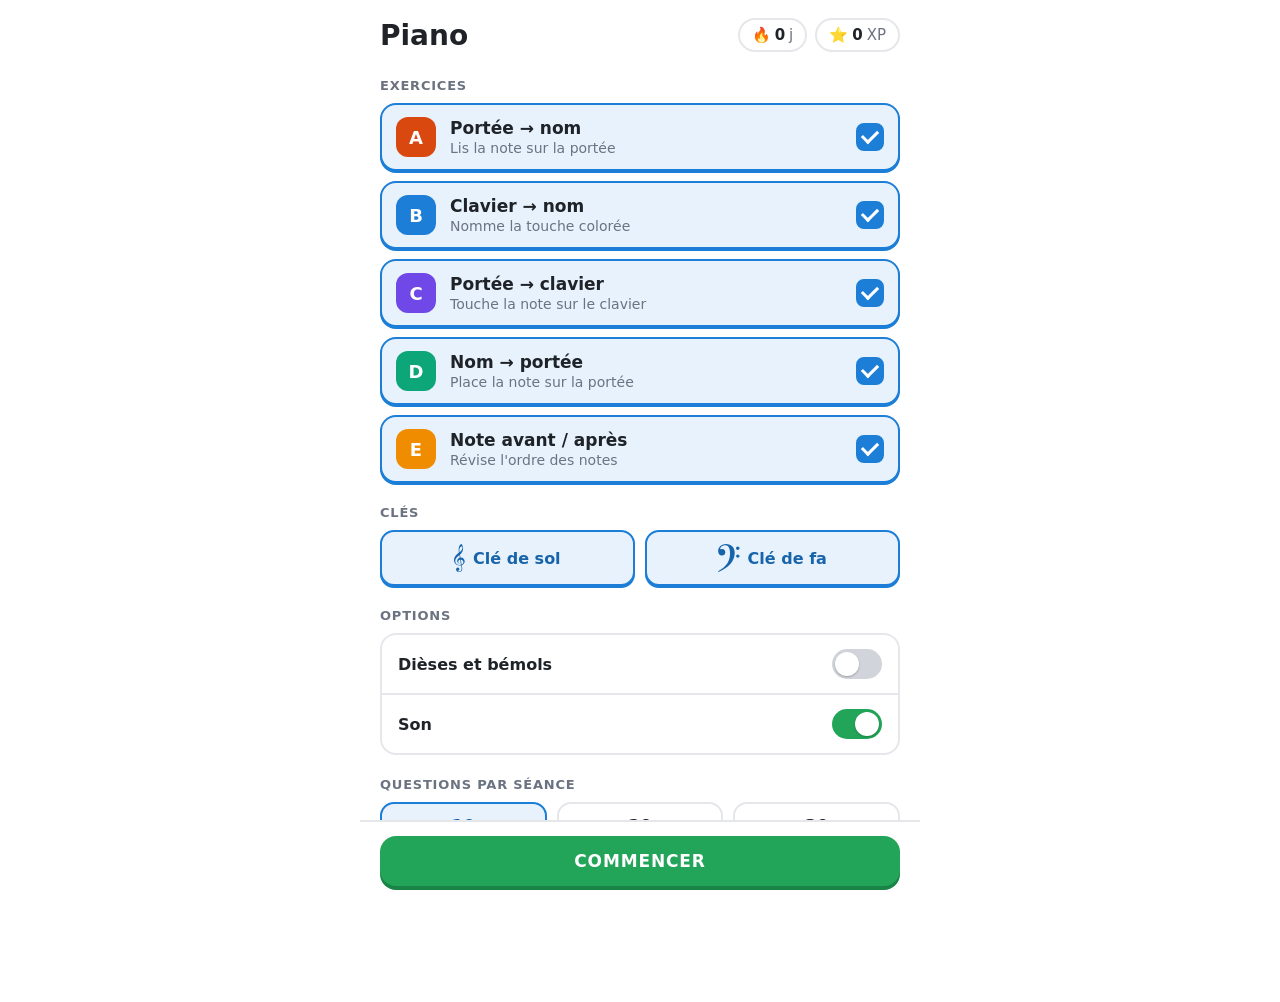
==== jeu/index.html @ 661466da "Cartes de révision piano et jeu d'entraînement - Cartes à imprimer (63 × 88 mm, 9 par page A4) : exe" ====
<!doctype html>
<html lang="fr">
<head>
  <meta charset="utf-8">
  <meta name="viewport" content="width=device-width, initial-scale=1, viewport-fit=cover">
  <meta name="theme-color" content="#ffffff">
  <meta name="mobile-web-app-capable" content="yes">
  <meta name="apple-mobile-web-app-capable" content="yes">
  <meta name="apple-mobile-web-app-title" content="Piano">
  <meta name="apple-mobile-web-app-status-bar-style" content="default">
  <title>Piano · Entraînement</title>
  <link rel="manifest" href="manifest.webmanifest">
  <link rel="icon" href="icones/icone.svg" type="image/svg+xml">
  <link rel="apple-touch-icon" href="icones/apple-touch-icon.png">
  <link rel="stylesheet" href="jeu.css">
</head>
<body>

  <!-- ===== Accueil : choix des exercices ===== -->
  <section id="screen-home" class="screen">
    <header class="home-head">
      <h1>Piano</h1>
      <div class="pills">
        <span class="pill" title="Jours d'entraînement d'affilée"><span aria-hidden="true">🔥</span> <b id="stat-streak">0</b> j</span>
        <span class="pill" title="Points d'expérience"><span aria-hidden="true">⭐</span> <b id="stat-xp">0</b> XP</span>
      </div>
    </header>

    <main class="home-body">
      <h2>Exercices</h2>
      <div id="exercise-list" class="exercise-list"></div>

      <h2>Clés</h2>
      <div class="chips">
        <label class="chip"><input type="checkbox" data-clef="sol"><span id="chip-sol"></span></label>
        <label class="chip"><input type="checkbox" data-clef="fa"><span id="chip-fa"></span></label>
      </div>

      <h2>Options</h2>
      <div class="options">
        <label class="option">
          <span>Dièses et bémols</span>
          <input type="checkbox" id="opt-acc"><span class="switch" aria-hidden="true"></span>
        </label>
        <label class="option">
          <span>Son</span>
          <input type="checkbox" id="opt-sound"><span class="switch" aria-hidden="true"></span>
        </label>
      </div>

      <h2>Questions par séance</h2>
      <div class="segmented" role="radiogroup">
        <label><input type="radio" name="length" value="10"><span>10</span></label>
        <label><input type="radio" name="length" value="20"><span>20</span></label>
        <label><input type="radio" name="length" value="30"><span>30</span></label>
      </div>

      <p id="install-hint" class="install-hint" hidden>
        Pour l'avoir comme une appli : menu du navigateur → « Ajouter à l'écran d'accueil ».
      </p>
    </main>

    <footer class="bottom-bar">
      <p id="home-hint" class="home-hint"></p>
      <button type="button" id="btn-start" class="btn btn-primary">Commencer</button>
    </footer>
  </section>

  <!-- ===== Question ===== -->
  <section id="screen-quiz" class="screen" hidden>
    <header class="quiz-head">
      <button type="button" id="btn-quit" class="icon-btn" aria-label="Quitter la séance">✕</button>
      <div class="progress"><div id="progress-fill" class="progress-fill"></div></div>
      <div id="combo" class="combo" aria-live="polite"></div>
    </header>

    <main class="quiz-body">
      <p id="q-title" class="q-title"></p>
      <div id="q-visual" class="q-visual"></div>
      <div id="q-answer" class="q-answer"></div>
    </main>

    <footer id="quiz-footer" class="bottom-bar">
      <div id="feedback" class="feedback" hidden>
        <p id="feedback-title" class="feedback-title"></p>
        <p id="feedback-detail" class="feedback-detail"></p>
      </div>
      <button type="button" id="btn-check" class="btn btn-primary" disabled>Vérifier</button>
    </footer>
  </section>

  <!-- ===== Résultats ===== -->
  <section id="screen-results" class="screen" hidden>
    <main class="results-body">
      <div id="results-emoji" class="results-emoji" aria-hidden="true">🎉</div>
      <h1 id="results-title">Séance terminée !</h1>
      <div class="tiles">
        <div class="tile"><span class="tile-label">Précision</span><b id="res-accuracy">0 %</b></div>
        <div class="tile"><span class="tile-label">XP gagnés</span><b id="res-xp">0</b></div>
        <div class="tile"><span class="tile-label">Meilleure série</span><b id="res-combo">0</b></div>
      </div>
      <div id="res-review" class="review" hidden>
        <h2>À revoir</h2>
        <ul id="res-mistakes"></ul>
      </div>
    </main>
    <footer class="bottom-bar stack">
      <button type="button" id="btn-again" class="btn btn-primary">Rejouer</button>
      <button type="button" id="btn-home" class="btn btn-secondary">Accueil</button>
    </footer>
  </section>

  <script src="../js/glyphes.js"></script>
  <script src="../js/musique.js"></script>
  <script src="../js/dessin.js"></script>
  <script src="exercices.js"></script>
  <script src="jeu.js"></script>
</body>
</html>
---- jeu/jeu.css ----
:root {
  --ink: #1f2328;
  --muted: #6b7280;
  --line: #e5e7eb;
  --line-dark: #d1d5db;
  --bg: #ffffff;
  --soft: #f6f7f9;
  --green: #22a559;
  --green-dark: #198446;
  --green-soft: #e4f6eb;
  --red: #e5484d;
  --red-dark: #b83237;
  --red-soft: #fdeced;
  --blue: #1c7ed6;
  --blue-dark: #1864ab;
  --blue-soft: #e7f2fd;
  --orange: #f08c00;
  --accent: #d9480f;   /* touche à nommer : même couleur que sur les cartes */
}

* { box-sizing: border-box; }

html { -webkit-text-size-adjust: 100%; }

body {
  margin: 0;
  font-family: system-ui, -apple-system, "Segoe UI", Roboto, "Helvetica Neue", Arial, sans-serif;
  color: var(--ink);
  background: var(--bg);
  -webkit-tap-highlight-color: transparent;
  touch-action: manipulation;
  -webkit-user-select: none;
  user-select: none;
}

button { font: inherit; color: inherit; }

[hidden] { display: none !important; }

.screen {
  display: flex;
  flex-direction: column;
  max-width: 560px;
  min-height: 100vh;
  min-height: 100dvh;
  margin: 0 auto;
}

h1 { margin: 0; font-size: 28px; font-weight: 800; }

h2 {
  margin: 22px 0 10px;
  font-size: 13px;
  font-weight: 700;
  letter-spacing: .06em;
  text-transform: uppercase;
  color: var(--muted);
}

/* ---------- Boutons ---------- */

.btn {
  display: block;
  width: 100%;
  padding: 15px;
  border: 0;
  border-radius: 16px;
  font-size: 17px;
  font-weight: 800;
  letter-spacing: .05em;
  text-transform: uppercase;
  cursor: pointer;
}
.btn-primary { background: var(--green); color: #fff; box-shadow: 0 4px 0 var(--green-dark); }
.btn-danger { background: var(--red); box-shadow: 0 4px 0 var(--red-dark); }
.btn-secondary { background: #fff; color: var(--blue); border: 2px solid var(--line); box-shadow: 0 4px 0 var(--line); }
.btn:active:not(:disabled) { transform: translateY(4px); box-shadow: none; }
.btn:disabled { background: var(--line); color: #9ca3af; box-shadow: 0 4px 0 var(--line-dark); cursor: default; }

.bottom-bar {
  position: sticky;
  bottom: 0;
  padding: 14px 20px calc(14px + env(safe-area-inset-bottom));
  background: var(--bg);
  border-top: 2px solid var(--line);
}
.bottom-bar.stack { display: flex; flex-direction: column; gap: 14px; }

/* ---------- Accueil ---------- */

.home-head {
  display: flex;
  align-items: center;
  justify-content: space-between;
  padding: calc(18px + env(safe-area-inset-top)) 20px 4px;
}

.pills { display: flex; gap: 8px; }
.pill {
  display: inline-flex;
  align-items: center;
  gap: 4px;
  padding: 6px 12px;
  border: 2px solid var(--line);
  border-radius: 999px;
  font-size: 15px;
  color: var(--muted);
}
.pill b { color: var(--ink); }

.home-body { flex: 1; padding: 0 20px 20px; }

.exercise, .chip, .option, .segmented label { position: relative; cursor: pointer; }

.exercise input, .chip input, .option input, .segmented input {
  position: absolute;
  opacity: 0;
  pointer-events: none;
}

.exercise-list { display: flex; flex-direction: column; gap: 10px; }

.exercise {
  display: flex;
  align-items: center;
  gap: 14px;
  padding: 12px 14px;
  border: 2px solid var(--line);
  border-radius: 16px;
  box-shadow: 0 2px 0 var(--line);
}
.exercise:has(input:checked) { border-color: var(--blue); background: var(--blue-soft); box-shadow: 0 2px 0 var(--blue); }

.ex-badge {
  flex: none;
  display: inline-flex;
  align-items: center;
  justify-content: center;
  width: 40px;
  height: 40px;
  border-radius: 12px;
  font-size: 18px;
  font-weight: 800;
  color: #fff;
}
.ex-A { background: #d9480f; }
.ex-B { background: #1c7ed6; }
.ex-C { background: #7048e8; }
.ex-D { background: #0ca678; }
.ex-E { background: #f08c00; }

.ex-text { flex: 1; display: flex; flex-direction: column; gap: 2px; }
.ex-title { font-size: 17px; font-weight: 700; }
.ex-desc { font-size: 14px; color: var(--muted); }

.checkbox {
  flex: none;
  display: flex;
  align-items: center;
  justify-content: center;
  width: 28px;
  height: 28px;
  border: 2px solid var(--line-dark);
  border-radius: 8px;
  background: #fff;
}
input:checked + .checkbox { background: var(--blue); border-color: var(--blue); }
input:checked + .checkbox::after {
  content: '';
  width: 7px;
  height: 13px;
  border: solid #fff;
  border-width: 0 3px 3px 0;
  transform: translateY(-2px) rotate(45deg);
}

.chips { display: flex; gap: 10px; }
.chip { flex: 1; }
.chip span,
.segmented span {
  display: flex;
  align-items: center;
  justify-content: center;
  gap: 8px;
  padding: 12px;
  border: 2px solid var(--line);
  border-radius: 14px;
  box-shadow: 0 2px 0 var(--line);
  font-weight: 700;
}
.chip .clef-icon { width: auto; height: 28px; fill: currentColor; }
.chip input:checked + span,
.segmented input:checked + span {
  border-color: var(--blue);
  background: var(--blue-soft);
  color: var(--blue-dark);
  box-shadow: 0 2px 0 var(--blue);
}

.options { border: 2px solid var(--line); border-radius: 16px; overflow: hidden; }
.option {
  display: flex;
  align-items: center;
  justify-content: space-between;
  padding: 14px 16px;
  font-weight: 600;
}
.option + .option { border-top: 2px solid var(--line); }

.switch {
  position: relative;
  flex: none;
  width: 50px;
  height: 30px;
  border-radius: 999px;
  background: var(--line-dark);
  transition: background .2s;
}
.switch::after {
  content: '';
  position: absolute;
  top: 3px;
  left: 3px;
  width: 24px;
  height: 24px;
  border-radius: 50%;
  background: #fff;
  box-shadow: 0 1px 2px rgba(0, 0, 0, .25);
  transition: transform .2s;
}
input:checked + .switch { background: var(--green); }
input:checked + .switch::after { transform: translateX(20px); }

.segmented { display: flex; gap: 10px; }
.segmented label { flex: 1; }
.segmented span { font-size: 17px; font-weight: 800; }

.install-hint { margin: 22px 0 0; font-size: 13px; text-align: center; color: var(--muted); }

.home-hint { margin: 0 0 10px; font-size: 14px; text-align: center; color: var(--red-dark); }
.home-hint:empty { display: none; }

/* ---------- Question ---------- */

.quiz-head {
  display: flex;
  align-items: center;
  gap: 12px;
  padding: calc(12px + env(safe-area-inset-top)) 16px 4px;
}

.icon-btn {
  flex: none;
  width: 40px;
  height: 40px;
  border: 0;
  background: none;
  font-size: 24px;
  color: var(--muted);
  cursor: pointer;
}

.progress { flex: 1; height: 16px; border-radius: 999px; background: var(--line); overflow: hidden; }
.progress-fill {
  width: 0;
  height: 100%;
  border-radius: inherit;
  background: var(--green);
  transition: width .4s ease;
}

.combo {
  flex: none;
  min-width: 52px;
  font-weight: 800;
  text-align: right;
  color: var(--orange);
  opacity: 0;
  transform: scale(.6);
  transition: opacity .2s, transform .2s;
}
.combo.visible { opacity: 1; transform: scale(1); }

.quiz-body { flex: 1; display: flex; flex-direction: column; gap: 14px; padding: 8px 20px 18px; }

.q-title { margin: 6px 0 0; font-size: 22px; font-weight: 800; }

.q-visual { display: flex; flex-direction: column; align-items: center; justify-content: center; }
.q-visual .staff { width: 100%; max-height: 32vh; }
.q-visual.type-C .staff { max-height: 28vh; }
.q-visual .keyboard { width: 100%; }

.q-answer { margin-top: auto; }
.q-answer .keyboard { display: block; width: 100%; }
.q-answer .keyboard rect { cursor: pointer; }
.picker .staff { display: block; width: 100%; max-height: 40vh; }

/* Dessins */
.staff { fill: var(--ink); }
.staff-line { stroke: var(--ink); stroke-width: 1; }
.ledger-line { stroke: var(--ink); stroke-width: 1.25; }
.note.sel { fill: var(--blue); }
.note.right { fill: var(--green); }
.note.wrong { fill: var(--red); }
.note.sel .ledger-line { stroke: var(--blue); }
.note.right .ledger-line { stroke: var(--green); }
.note.wrong .ledger-line { stroke: var(--red); }
.zone { fill: transparent; cursor: pointer; }

.key-white { fill: #fff; stroke: var(--ink); stroke-width: .7; }
.key-black { fill: var(--ink); stroke: var(--ink); stroke-width: .7; }
.keyboard .hl { fill: var(--accent); }
.keyboard .sel { fill: var(--blue); }
.keyboard .right { fill: var(--green); }
.keyboard .wrong { fill: var(--red); }
.middle-c { fill: #9a9a9a; pointer-events: none; }

.clef-icon { fill: currentColor; }
.acc { width: auto; margin-left: .04em; fill: currentColor; }

.legend {
  display: flex;
  align-items: center;
  justify-content: center;
  gap: 6px;
  margin: 8px 0 0;
  font-size: 13px;
  color: var(--muted);
}
.dot { width: 9px; height: 9px; border-radius: 50%; background: #9a9a9a; }

/* Choix de réponse */
.keypad { display: grid; grid-template-columns: repeat(4, 1fr); gap: 10px; }
.acc-row { display: grid; grid-template-columns: repeat(3, 1fr); gap: 10px; margin-top: 10px; }

.choice {
  padding: 14px 4px;
  border: 2px solid var(--line);
  border-radius: 14px;
  background: #fff;
  box-shadow: 0 3px 0 var(--line);
  font-size: 20px;
  font-weight: 700;
  cursor: pointer;
}
.choice.small { padding: 10px 4px; font-size: 15px; }
.choice:active { transform: translateY(3px); box-shadow: none; }
.locked .choice:active { transform: none; box-shadow: 0 3px 0 var(--line); }
.choice.selected { border-color: var(--blue); background: var(--blue-soft); color: var(--blue-dark); box-shadow: 0 3px 0 var(--blue); }
.choice.correct { border-color: var(--green); background: var(--green-soft); color: var(--green-dark); box-shadow: 0 3px 0 var(--green); }
.choice.wrong { border-color: var(--red); background: var(--red-soft); color: var(--red-dark); box-shadow: 0 3px 0 var(--red); }

/* Nom → portée */
.prompt-name { font-size: 64px; font-weight: 800; line-height: 1.1; }
.prompt-clef { display: flex; align-items: center; gap: 8px; font-size: 17px; color: var(--muted); }
.prompt-clef .clef-icon { width: auto; height: 34px; }

/* Note avant / après */
.slots { display: flex; align-items: center; justify-content: center; gap: 16px; padding: 18px 0; }
.slot {
  display: flex;
  flex-direction: column;
  align-items: center;
  justify-content: center;
  gap: 2px;
  width: 86px;
  height: 92px;
  border: 2px dashed var(--line-dark);
  border-radius: 16px;
  background: var(--soft);
  cursor: pointer;
}
.slot small { font-size: 11px; font-weight: 700; letter-spacing: .06em; text-transform: uppercase; color: var(--muted); }
.slot span { font-size: 26px; font-weight: 800; color: var(--muted); }
.slot.filled { border-style: solid; border-color: var(--blue); background: var(--blue-soft); }
.slot.filled span { color: var(--blue-dark); }
.slot.correct { border-color: var(--green); background: var(--green-soft); }
.slot.correct span { color: var(--green-dark); }
.slot.wrong { border-color: var(--red); background: var(--red-soft); }
.slot.wrong span { color: var(--red-dark); }
.slot-note { font-size: 44px; font-weight: 800; }

/* Correction */
.feedback { margin-bottom: 12px; animation: slide-up .25s ease; }
.feedback-title { margin: 0; font-size: 22px; font-weight: 800; }
.feedback-detail { margin: 4px 0 0; font-size: 16px; }
.bottom-bar.ok { background: var(--green-soft); border-top-color: transparent; }
.bottom-bar.ok .feedback-title { color: var(--green-dark); }
.bottom-bar.ko { background: var(--red-soft); border-top-color: transparent; }
.bottom-bar.ko .feedback-title { color: var(--red-dark); }

@keyframes slide-up {
  from { opacity: 0; transform: translateY(12px); }
  to { opacity: 1; transform: none; }
}

/* ---------- Résultats ---------- */

.results-body {
  flex: 1;
  display: flex;
  flex-direction: column;
  align-items: center;
  padding: calc(40px + env(safe-area-inset-top)) 20px 20px;
  text-align: center;
}
.results-emoji { font-size: 72px; line-height: 1.2; animation: pop .5s ease; }
.results-body h1 { margin-top: 8px; }

.tiles { display: grid; grid-template-columns: repeat(3, 1fr); gap: 10px; width: 100%; margin-top: 24px; }
.tile { display: flex; flex-direction: column; gap: 6px; padding: 14px 8px; border: 2px solid var(--line); border-radius: 16px; }
.tile-label { font-size: 12px; font-weight: 700; letter-spacing: .04em; text-transform: uppercase; color: var(--muted); }
.tile b { font-size: 24px; }

.review { width: 100%; margin-top: 8px; text-align: left; }
.review ul { display: flex; flex-direction: column; gap: 8px; margin: 0; padding: 0; list-style: none; }
.review li {
  display: flex;
  align-items: center;
  gap: 12px;
  padding: 10px 12px;
  border: 2px solid var(--line);
  border-radius: 14px;
  font-size: 15px;
}
.review .ex-badge { width: 30px; height: 30px; border-radius: 9px; font-size: 14px; }

@keyframes pop {
  0% { transform: scale(.3); }
  70% { transform: scale(1.15); }
  100% { transform: scale(1); }
}
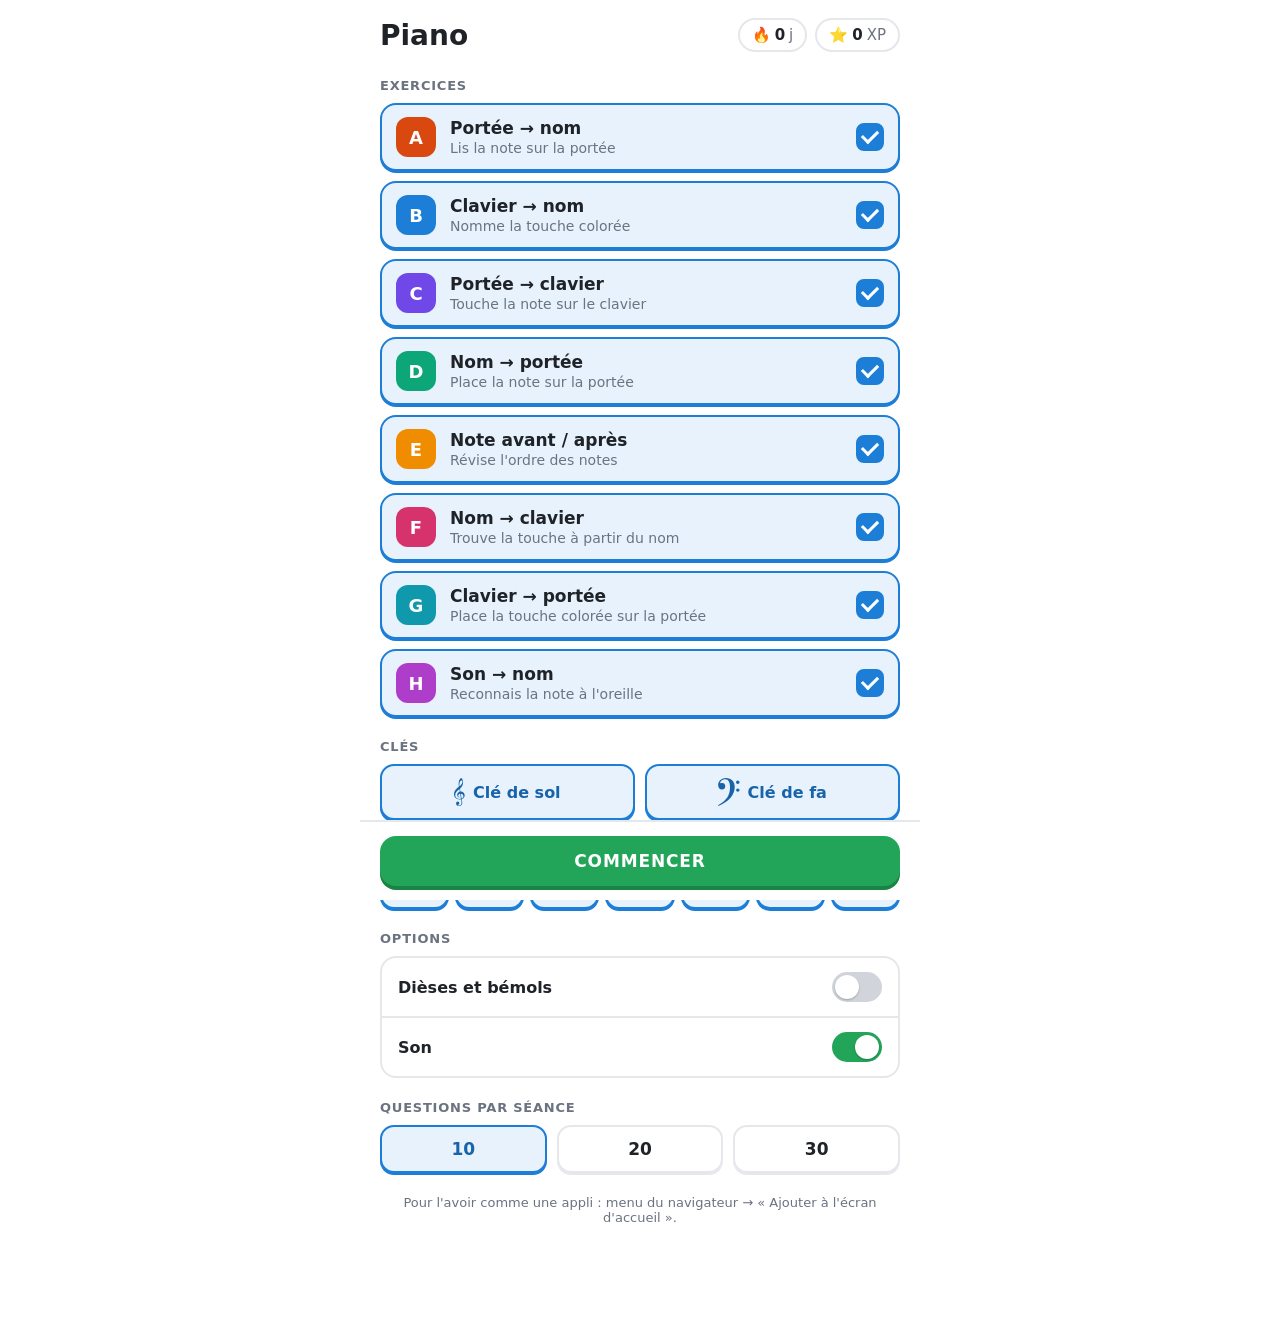
==== commit 83e6e4b3: "Jeu : choix des notes, réponses mélangées, exercices F, G et H - Filtre « Notes » sur l'accueil : se" ====
--- a/jeu/index.html
+++ b/jeu/index.html
@@ -35,6 +35,12 @@
         <label class="chip"><input type="checkbox" data-clef="sol"><span id="chip-sol"></span></label>
         <label class="chip"><input type="checkbox" data-clef="fa"><span id="chip-fa"></span></label>
       </div>
+
+      <div class="section-head">
+        <h2>Notes</h2>
+        <button type="button" id="btn-all-notes" class="link-btn">Tout décocher</button>
+      </div>
+      <div id="note-list" class="note-chips"></div>
 
       <h2>Options</h2>
       <div class="options">
--- a/jeu/jeu.css
+++ b/jeu/jeu.css
@@ -148,6 +148,9 @@
 .ex-C { background: #7048e8; }
 .ex-D { background: #0ca678; }
 .ex-E { background: #f08c00; }
+.ex-F { background: #d6336c; }
+.ex-G { background: #1098ad; }
+.ex-H { background: #ae3ec9; }
 
 .ex-text { flex: 1; display: flex; flex-direction: column; gap: 2px; }
 .ex-title { font-size: 17px; font-weight: 700; }
@@ -196,6 +199,20 @@
   color: var(--blue-dark);
   box-shadow: 0 2px 0 var(--blue);
 }
+
+.section-head { display: flex; align-items: baseline; justify-content: space-between; }
+.link-btn {
+  padding: 4px 0;
+  border: 0;
+  background: none;
+  font-size: 14px;
+  font-weight: 700;
+  color: var(--blue);
+  cursor: pointer;
+}
+
+.note-chips { display: grid; grid-template-columns: repeat(7, 1fr); gap: 6px; }
+.note-chip span { padding: 10px 0; font-size: 15px; }
 
 .options { border: 2px solid var(--line); border-radius: 16px; overflow: hidden; }
 .option {
@@ -355,6 +372,25 @@
 .prompt-clef { display: flex; align-items: center; gap: 8px; font-size: 17px; color: var(--muted); }
 .prompt-clef .clef-icon { width: auto; height: 34px; }
 
+/* Son → nom */
+.listen { display: flex; flex-direction: column; align-items: center; gap: 14px; padding: 10px 0; }
+.play-btn {
+  width: 104px;
+  height: 104px;
+  border: 0;
+  border-radius: 50%;
+  background: var(--blue);
+  box-shadow: 0 5px 0 var(--blue-dark);
+  font-size: 44px;
+  cursor: pointer;
+}
+.play-btn:active { transform: translateY(5px); box-shadow: none; }
+.listen-actions { display: flex; gap: 10px; }
+.listen-actions .choice { padding: 10px 14px; }
+.listen .legend { margin: 0; }
+.reveal { width: 100%; margin-top: 14px; }
+.reveal .keyboard { display: block; width: 100%; }
+
 /* Note avant / après */
 .slots { display: flex; align-items: center; justify-content: center; gap: 16px; padding: 18px 0; }
 .slot {
